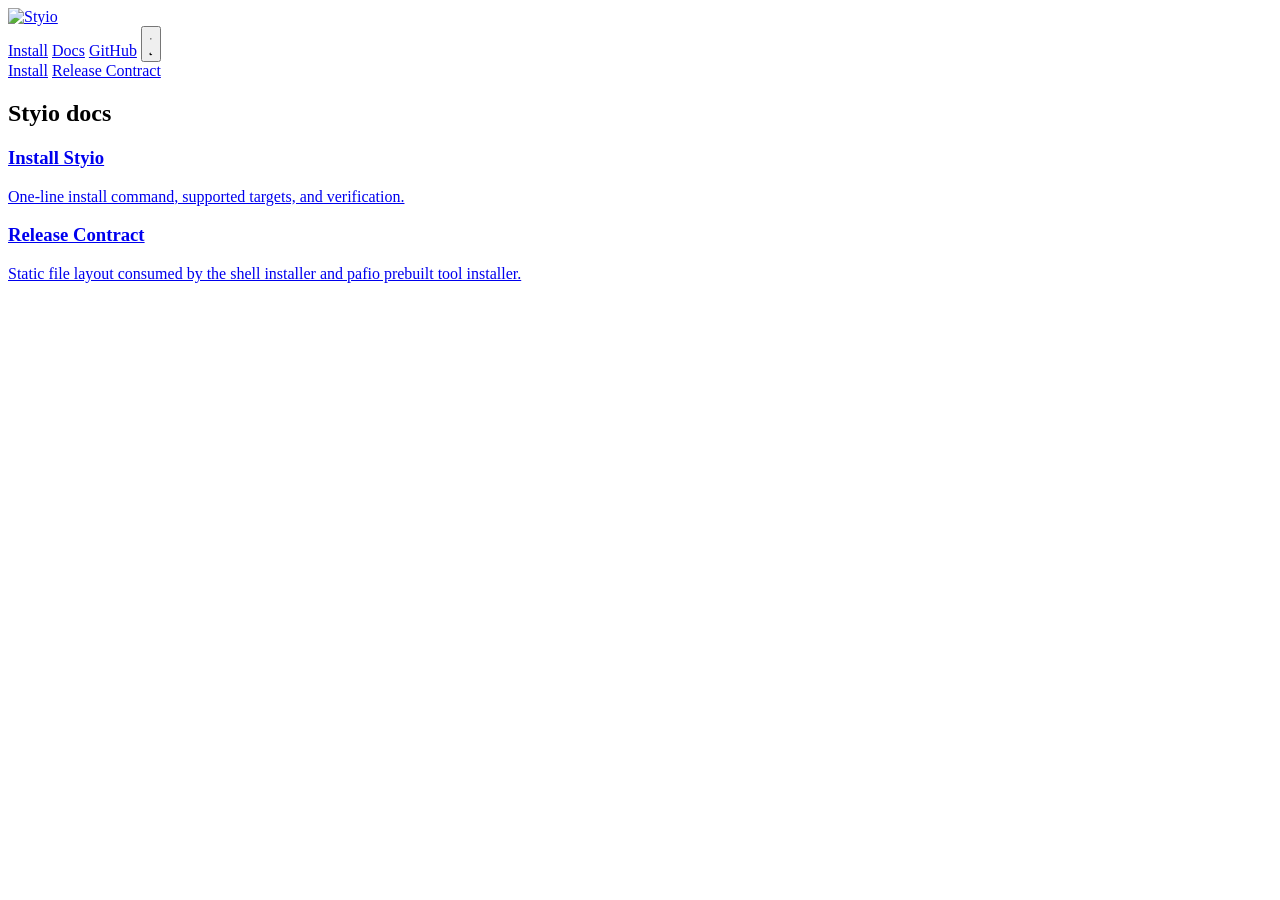
==== docs/index.html @ f70ef551 "Update Styio site for Pafio" ====
<!doctype html>
<html lang="en">
  <head>
    <meta charset="utf-8">
    <meta name="viewport" content="width=device-width, initial-scale=1">
    <title>Docs - Styio</title>
    <meta name="description" content="Styio install, release hosting, and operator documentation.">
    <link rel="icon" href="/assets/styio-mark.svg?v=cool" type="image/svg+xml">
    <link rel="stylesheet" href="/styles.css">
    <script>(function(){var a=['cool','cool-dark'];var t=localStorage.getItem('styio-theme');if(a.indexOf(t)<0)t=(window.matchMedia&&window.matchMedia('(prefers-color-scheme: light)').matches)?'cool':'cool-dark';document.documentElement.setAttribute('data-theme',t);}());</script>
  </head>
  <body>
    <header class="site-header">
      <div class="header-inner">
        <a class="brand" href="/">
          <img src="/assets/styio-logo.svg" alt="Styio">
        </a>
        <nav class="nav" aria-label="Primary navigation">
          <a href="/docs/install.html">Install</a>
          <a href="/docs/">Docs</a>
          <a href="https://github.com/SymPolicy/styio.io">GitHub</a>
          <button class="theme-toggle" id="theme-toggle" type="button" aria-label="Toggle color scheme">
            <svg class="icon-sun" viewBox="0 0 24 24" aria-hidden="true" focusable="false"><circle cx="12" cy="12" r="4"></circle><line x1="12" y1="2" x2="12" y2="4"></line><line x1="12" y1="20" x2="12" y2="22"></line><line x1="4.22" y1="4.22" x2="5.64" y2="5.64"></line><line x1="18.36" y1="18.36" x2="19.78" y2="19.78"></line><line x1="2" y1="12" x2="4" y2="12"></line><line x1="20" y1="12" x2="22" y2="12"></line><line x1="4.22" y1="19.78" x2="5.64" y2="18.36"></line><line x1="18.36" y1="5.64" x2="19.78" y2="4.22"></line></svg>
            <svg class="icon-moon" viewBox="0 0 24 24" aria-hidden="true" focusable="false"><path d="M21 12.79A9 9 0 1 1 11.21 3 7 7 0 0 0 21 12.79z"></path></svg>
          </button>
        </nav>
      </div>
    </header>
    <main class="wrap doc-layout">
      <nav class="side-nav" aria-label="Documentation navigation">
        <a href="/docs/install.html">Install</a>
        <a href="/docs/release-root-contract.html">Release Contract</a>
      </nav>
      <article class="doc">
        <h1>Styio docs</h1>
        <div class="grid-2">
          <a class="card" href="/docs/install.html">
            <h3>Install Styio</h3>
            <p>One-line install command, supported targets, and verification.</p>
          </a>
          <a class="card" href="/docs/release-root-contract.html">
            <h3>Release Contract</h3>
            <p>Static file layout consumed by the shell installer and pafio prebuilt tool installer.</p>
          </a>
        </div>
      </article>
    </main>
    <footer class="site-footer" data-site-footer></footer>
    <script src="/assets/copy-code.js" defer></script>
    <script src="/assets/site-footer.js" defer></script>
    <script src="/assets/theme-toggle.js" defer></script>
  </body>
</html>
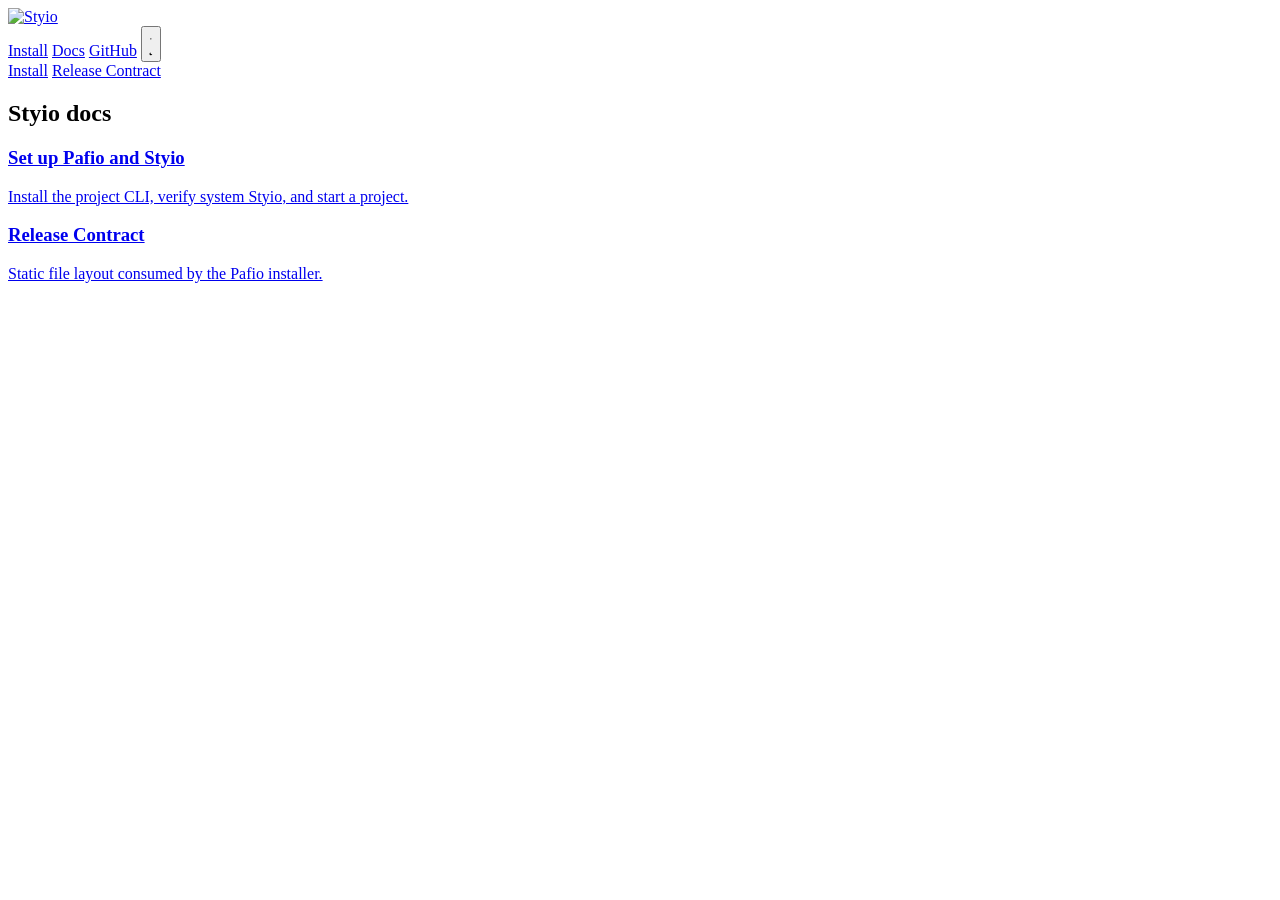
==== commit 20c5411d: "docs: make Pafio the Styio project entry" ====
--- a/docs/index.html
+++ b/docs/index.html
@@ -18,7 +18,7 @@
         <nav class="nav" aria-label="Primary navigation">
           <a href="/docs/install.html">Install</a>
           <a href="/docs/">Docs</a>
-          <a href="https://github.com/SymPolicy/styio.io">GitHub</a>
+          <a href="https://github.com/eBioRing/styio.io">GitHub</a>
           <button class="theme-toggle" id="theme-toggle" type="button" aria-label="Toggle color scheme">
             <svg class="icon-sun" viewBox="0 0 24 24" aria-hidden="true" focusable="false"><circle cx="12" cy="12" r="4"></circle><line x1="12" y1="2" x2="12" y2="4"></line><line x1="12" y1="20" x2="12" y2="22"></line><line x1="4.22" y1="4.22" x2="5.64" y2="5.64"></line><line x1="18.36" y1="18.36" x2="19.78" y2="19.78"></line><line x1="2" y1="12" x2="4" y2="12"></line><line x1="20" y1="12" x2="22" y2="12"></line><line x1="4.22" y1="19.78" x2="5.64" y2="18.36"></line><line x1="18.36" y1="5.64" x2="19.78" y2="4.22"></line></svg>
             <svg class="icon-moon" viewBox="0 0 24 24" aria-hidden="true" focusable="false"><path d="M21 12.79A9 9 0 1 1 11.21 3 7 7 0 0 0 21 12.79z"></path></svg>
@@ -35,12 +35,12 @@
         <h1>Styio docs</h1>
         <div class="grid-2">
           <a class="card" href="/docs/install.html">
-            <h3>Install Styio</h3>
-            <p>One-line install command, supported targets, and verification.</p>
+            <h3>Set up Pafio and Styio</h3>
+            <p>Install the project CLI, verify system Styio, and start a project.</p>
           </a>
           <a class="card" href="/docs/release-root-contract.html">
             <h3>Release Contract</h3>
-            <p>Static file layout consumed by the shell installer and pafio prebuilt tool installer.</p>
+            <p>Static file layout consumed by the Pafio installer.</p>
           </a>
         </div>
       </article>
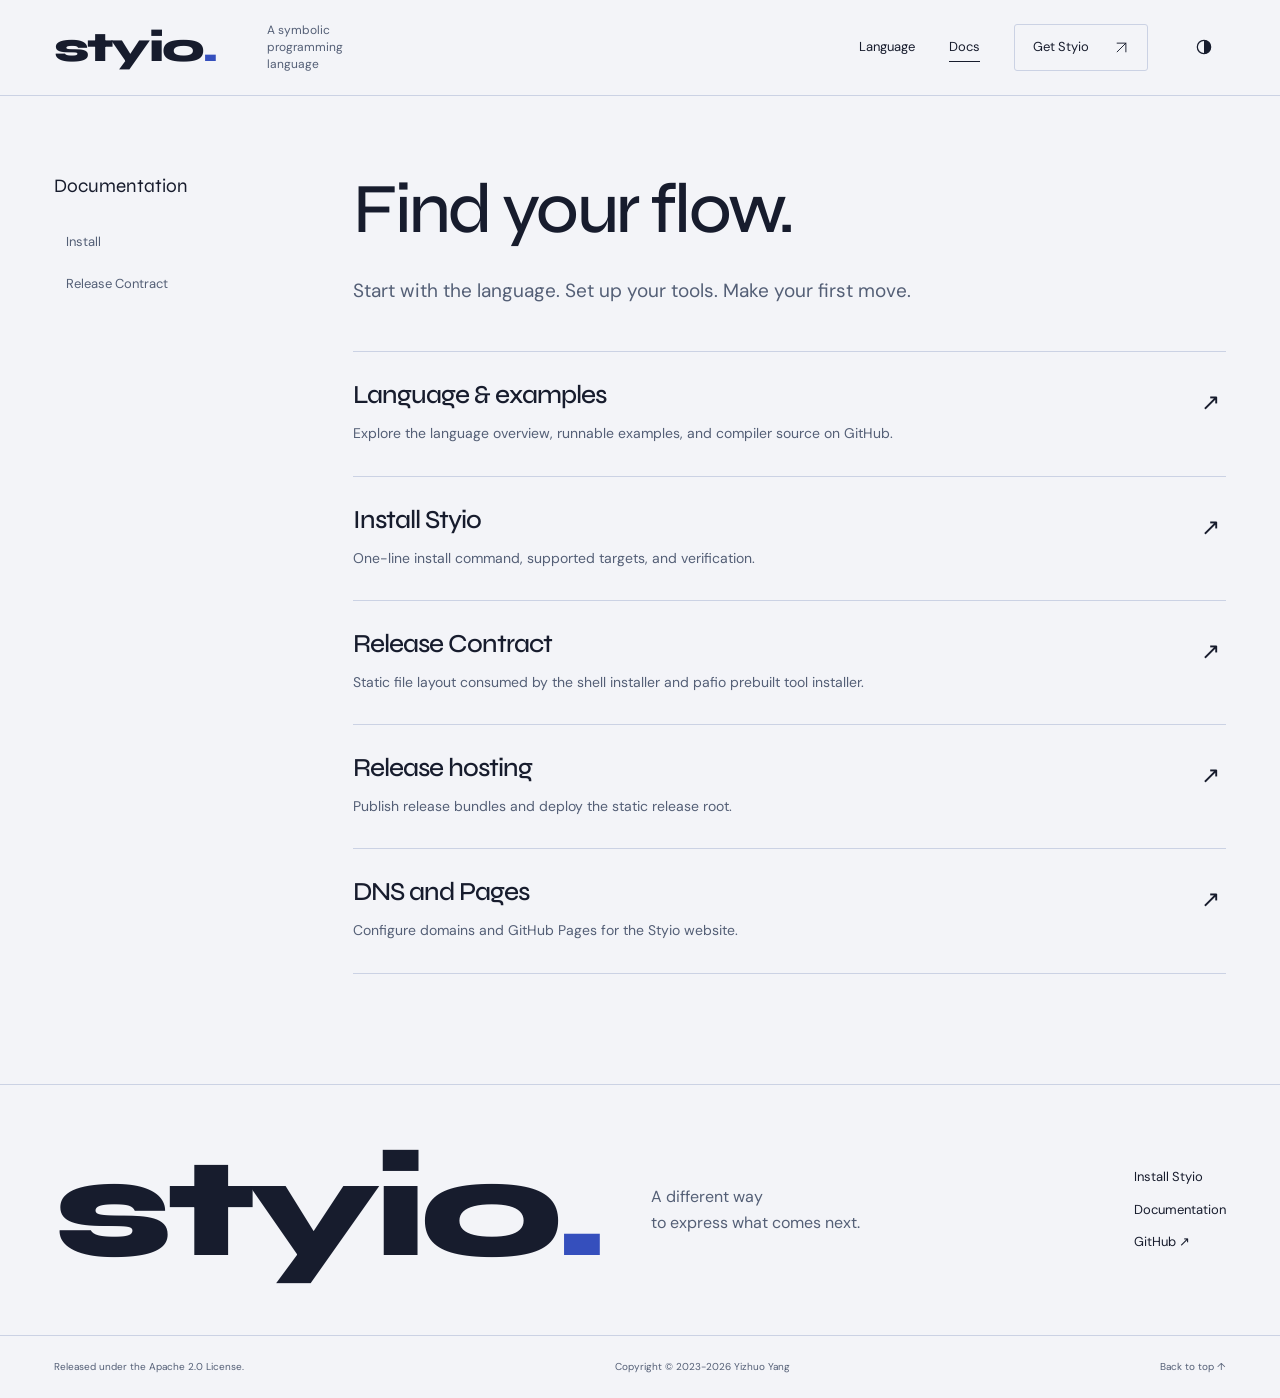
==== commit d3ff45cf: "Redesign Styio around iridescent symbolic art Unify the home page, documentation and recovery page w" ====
--- a/docs/index.html
+++ b/docs/index.html
@@ -3,44 +3,53 @@
   <head>
     <meta charset="utf-8">
     <meta name="viewport" content="width=device-width, initial-scale=1">
+    <meta name="theme-color" content="#101116">
     <title>Docs - Styio</title>
-    <meta name="description" content="Styio install, release hosting, and operator documentation.">
-    <link rel="icon" href="/assets/styio-mark.svg?v=cool" type="image/svg+xml">
+    <meta name="description" content="Styio language examples, installation, and release operations.">
+    <link rel="icon" href="/assets/styio-mark.svg" type="image/svg+xml">
     <link rel="stylesheet" href="/styles.css">
-    <script>(function(){var a=['cool','cool-dark'];var t=localStorage.getItem('styio-theme');if(a.indexOf(t)<0)t=(window.matchMedia&&window.matchMedia('(prefers-color-scheme: light)').matches)?'cool':'cool-dark';document.documentElement.setAttribute('data-theme',t);}());</script>
+    <script src="/assets/theme-init.js"></script>
   </head>
-  <body>
-    <header class="site-header">
-      <div class="header-inner">
-        <a class="brand" href="/">
-          <img src="/assets/styio-logo.svg" alt="Styio">
-        </a>
-        <nav class="nav" aria-label="Primary navigation">
-          <a href="/docs/install.html">Install</a>
-          <a href="/docs/">Docs</a>
-          <a href="https://github.com/eBioRing/styio.io">GitHub</a>
-          <button class="theme-toggle" id="theme-toggle" type="button" aria-label="Toggle color scheme">
-            <svg class="icon-sun" viewBox="0 0 24 24" aria-hidden="true" focusable="false"><circle cx="12" cy="12" r="4"></circle><line x1="12" y1="2" x2="12" y2="4"></line><line x1="12" y1="20" x2="12" y2="22"></line><line x1="4.22" y1="4.22" x2="5.64" y2="5.64"></line><line x1="18.36" y1="18.36" x2="19.78" y2="19.78"></line><line x1="2" y1="12" x2="4" y2="12"></line><line x1="20" y1="12" x2="22" y2="12"></line><line x1="4.22" y1="19.78" x2="5.64" y2="18.36"></line><line x1="18.36" y1="5.64" x2="19.78" y2="4.22"></line></svg>
-            <svg class="icon-moon" viewBox="0 0 24 24" aria-hidden="true" focusable="false"><path d="M21 12.79A9 9 0 1 1 11.21 3 7 7 0 0 0 21 12.79z"></path></svg>
-          </button>
-        </nav>
-      </div>
-    </header>
-    <main class="wrap doc-layout">
+  <body id="top">
+    <a class="skip-link" href="#main">Skip to content</a>
+  <header class="site-header">
+    <div class="header-inner">
+      <a class="brand" href="/" aria-label="Styio home">styio<span aria-hidden="true">.</span></a>
+      <span class="header-note">A symbolic programming language</span>
+      <nav class="nav" aria-label="Primary navigation">
+        <a href="/#language">Language</a>
+        <a href="/docs/">Docs</a>
+        <a class="nav-install" href="/docs/install.html">Get Styio <svg viewBox="0 0 24 24" aria-hidden="true"><path d="M5 19 19 5M5 5h14v14"/></svg></a>
+        <button class="theme-toggle" id="theme-toggle" type="button" aria-label="Toggle color scheme"><svg viewBox="0 0 24 24" aria-hidden="true"><circle cx="12" cy="12" r="8"/><path d="M12 4a8 8 0 0 1 0 16Z" fill="currentColor" stroke="none"/></svg></button>
+      </nav>
+    </div>
+  </header>
+    <main id="main" class="wrap doc-layout">
       <nav class="side-nav" aria-label="Documentation navigation">
         <a href="/docs/install.html">Install</a>
         <a href="/docs/release-root-contract.html">Release Contract</a>
       </nav>
       <article class="doc">
-        <h1>Styio docs</h1>
+        <h1>Find your flow.</h1>
+        <p class="doc-lede">Start with the language. Set up your tools. Make your first move.</p>
         <div class="grid-2">
+          <a class="card" href="https://github.com/SymPolicy/styio">
+            <h2>Language &amp; examples</h2>
+            <p>Explore the language overview, runnable examples, and compiler source on GitHub.</p>
+          </a>
           <a class="card" href="/docs/install.html">
-            <h3>Set up Pafio and Styio</h3>
-            <p>Install the project CLI, verify system Styio, and start a project.</p>
+            <h2>Install Styio</h2>
+            <p>One-line install command, supported targets, and verification.</p>
           </a>
           <a class="card" href="/docs/release-root-contract.html">
-            <h3>Release Contract</h3>
-            <p>Static file layout consumed by the Pafio installer.</p>
+            <h2>Release Contract</h2>
+            <p>Static file layout consumed by the shell installer and pafio prebuilt tool installer.</p>
+          </a>
+          <a class="card" href="/docs/release-hosting.html">
+            <h2>Release hosting</h2><p>Publish release bundles and deploy the static release root.</p>
+          </a>
+          <a class="card" href="/docs/dns-and-pages.html">
+            <h2>DNS and Pages</h2><p>Configure domains and GitHub Pages for the Styio website.</p>
           </a>
         </div>
       </article>
@@ -49,5 +58,6 @@
     <script src="/assets/copy-code.js" defer></script>
     <script src="/assets/site-footer.js" defer></script>
     <script src="/assets/theme-toggle.js" defer></script>
+    <script src="/assets/site.js" defer></script>
   </body>
 </html>
--- a/styles.css
+++ b/styles.css
@@ -0,0 +1,360 @@
+@font-face { font-family: Syne; src: url('/assets/fonts/syne.woff2') format('woff2'); font-style: normal; font-weight: 400 800; font-display: swap; }
+@font-face { font-family: 'DM Sans'; src: url('/assets/fonts/dm-sans.woff2') format('woff2'); font-style: normal; font-weight: 400 700; font-display: swap; }
+:root {
+  color-scheme: dark;
+  --bg: #101116;
+  --surface: #181a23;
+  --ink: #f4f5fb;
+  --muted: #acb0c1;
+  --line: #363a4c;
+  --accent: #a6b6ff;
+  --button-bg: #4054e8;
+  --accent-secondary: #f6a5dc;
+  --accent-tertiary: #86ddff;
+  --button-ink: #ffffff;
+  --code-bg: #090b12;
+  --code-ink: #f4f5fb;
+  --syntax-string: #86ddff;
+  --syntax-variable: #f2a6d3;
+  --syntax-comment: #9da7bd;
+  --font-body: 'DM Sans', sans-serif;
+  --font-display: Syne, sans-serif;
+  --font-code: 'SFMono-Regular', Consolas, 'Liberation Mono', monospace;
+  --gutter: clamp(22px, 4.2vw, 80px);
+  --ease: cubic-bezier(.16, 1, .3, 1);
+  font-family: var(--font-body);
+  font-synthesis: none;
+}
+:root[data-theme='cool'] {
+  color-scheme: light;
+  --bg: #f3f4f8;
+  --surface: #e6e9f3;
+  --ink: #171c2d;
+  --muted: #545f76;
+  --line: #cbd2e4;
+  --accent: #354fbd;
+  --accent-secondary: #a62f7c;
+  --accent-tertiary: #176b99;
+  --code-bg: #e5e9f3;
+  --code-ink: #171c2d;
+  --syntax-string: #244ac2;
+  --syntax-variable: #a62f7c;
+  --syntax-comment: #5b6680;
+}
+*, *::before, *::after { box-sizing: border-box; }
+html { scroll-behavior: smooth; scroll-padding-top: 100px; scrollbar-color: var(--muted) var(--bg); }
+body { margin: 0; background: var(--bg); color: var(--ink); font-size: 16px; line-height: 1.6; -webkit-font-smoothing: antialiased; }
+::selection { background: var(--button-bg); color: var(--button-ink); }
+:focus-visible { outline: 2px solid var(--accent); outline-offset: 6px; }
+a { color: inherit; text-decoration: none; text-underline-offset: .24em; }
+button { font: inherit; color: inherit; cursor: pointer; }
+button, a { -webkit-tap-highlight-color: transparent; }
+button:disabled { cursor: not-allowed; opacity: .5; }
+svg { width: 24px; height: 24px; fill: none; stroke: currentColor; stroke-width: 1.5; stroke-linecap: round; stroke-linejoin: round; flex-shrink: 0; }
+img { display: block; max-width: 100%; }
+figure, p, h1, h2, h3 { margin: 0; }
+h1, h2, h3 { font-family: var(--font-display); font-weight: 500; line-height: 1.08; letter-spacing: -.04em; text-wrap: balance; }
+h2 { font-size: clamp(38px, 4.7vw, 72px); }
+h3 { font-size: clamp(24px, 2.1vw, 32px); }
+p { color: var(--muted); }
+em { font-style: normal; color: var(--accent); }
+[hidden] { display: none !important; }
+.wrap { width: 100%; max-width: 1600px; margin: 0 auto; padding-inline: var(--gutter); }
+.visually-hidden { position: absolute; width: 1px; height: 1px; padding: 0; margin: -1px; overflow: hidden; clip: rect(0, 0, 0, 0); white-space: nowrap; border: 0; }
+.skip-link { position: fixed; top: 12px; left: 12px; z-index: 100; padding: 12px 20px; background: var(--button-bg); color: var(--button-ink); transform: translateY(-150%); }
+.skip-link:focus { transform: translateY(0); }
+.site-header { position: sticky; top: 0; z-index: 20; background: var(--bg); }
+.header-inner { height: 96px; max-width: 1600px; padding-inline: var(--gutter); margin: auto; display: flex; align-items: center; gap: 50px; border-bottom: 1px solid var(--line); }
+.brand { font-family: var(--font-display); font-weight: 800; font-size: 42px; letter-spacing: -.04em; line-height: 1; }
+.brand span, .footer-wordmark span { color: var(--accent); }
+.header-note { font-size: 12px; color: var(--muted); max-width: 120px; line-height: 1.4; }
+.nav { display: flex; align-items: center; gap: 34px; margin-left: auto; font-size: 13px; }
+.nav > a { position: relative; padding-block: 12px; }
+.nav > a:not(.nav-install)::after { content: ''; position: absolute; left: 0; bottom: 8px; width: 100%; height: 1px; background: currentColor; transform: scaleX(0); transform-origin: right; transition: transform .4s var(--ease); }
+.nav > a:hover::after, .nav > a[aria-current='page']::after { transform: scaleX(1); transform-origin: left; }
+.nav .nav-install { display: flex; align-items: center; gap: 25px; padding-inline: 18px; border: 1px solid var(--line); border-radius: 3px; transition: background .2s, color .2s; }
+.nav-install svg { width: 15px; height: 15px; }
+.nav .nav-install:hover { background: var(--ink); color: var(--bg); }
+.theme-toggle { position: relative; display: grid; place-items: center; width: 44px; height: 44px; border: 0; background: transparent; border-radius: 50%; transition: background .2s, transform .5s var(--ease); }
+.theme-toggle::before { content: ''; position: absolute; width: 44px; height: 44px; left: 50%; top: 50%; transform: translate(-50%, -50%); border-radius: 50%; }
+.theme-toggle:hover { background: var(--surface); transform: rotate(35deg); }
+.theme-toggle svg { width: 20px; height: 20px; }
+.hero-topline { display: flex; justify-content: space-between; padding-top: 31px; font-size: 12px; color: var(--muted); }
+.hero-topline > span:first-child { display: flex; align-items: center; gap: 9px; }
+.status-dot { width: 6px; height: 6px; background: var(--accent); border-radius: 50%; }
+.hero-stage { position: relative; isolation: isolate; padding-top: 47px; min-height: 640px; }
+.hero h1 { position: relative; z-index: 2; font-size: clamp(80px, 10.55vw, 165px); line-height: .97; font-weight: 500; pointer-events: none; width: max-content; max-width: 100%; }
+.title-line { display: block; }
+.second-line { margin-top: 12px; }
+.hero h1 em { font-style: normal; }
+.hero-intro { position: relative; z-index: 3; margin-top: 39px; width: 46%; }
+.hero-intro p { font-size: clamp(15px, 1.26vw, 19px); line-height: 1.65; }
+.actions { display: flex; align-items: center; flex-wrap: wrap; gap: 26px; margin-top: 28px; }
+.button { display: inline-flex; align-items: center; justify-content: space-between; gap: 35px; padding: 16px 22px; min-height: 54px; border: 1px solid var(--line); border-radius: 3px; font-size: 14px; font-weight: 500; transition: background .2s, color .2s; }
+.button svg { width: 19px; height: 19px; transition: transform .4s var(--ease); }
+.button.primary { background: var(--button-bg); color: var(--button-ink); border-color: var(--button-bg); }
+.button:hover svg { transform: translateX(4px); }
+.button.primary:hover { background: var(--ink); color: var(--bg); border-color: var(--ink); }
+.text-link { display: inline-flex; gap: 18px; align-items: center; padding-block: 10px; font-size: 13px; border-bottom: 1px solid var(--line); }
+.text-link:hover { color: var(--accent); border-color: currentColor; }
+.sculpture-art { position: absolute; width: 54%; max-width: 650px; aspect-ratio: 1; right: 0; top: -8px; }
+
+.art-coordinate { position: absolute; font-family: var(--font-code); font-size: 11px; color: var(--muted); z-index: 1; }
+.art-coordinate-a { left: 6%; top: 0; }
+.art-coordinate-c { right: 12%; bottom: 4%; }
+.hero-bottom { position: relative; z-index: 4; background: var(--bg); display: flex; justify-content: space-between; align-items: center; border-top: 1px solid var(--line); padding-block: 22px; font-size: 11px; color: var(--muted); gap: 20px; }
+.hero-bottom > a { display: flex; gap: 60px; align-items: center; }
+.hero-bottom a:hover { color: var(--ink); }
+.art-controls { display: flex; align-items: center; gap: 24px; }
+#motion-toggle { background: none; border: 0; border-left: 1px solid var(--line); padding: 8px 0 8px 24px; font-size: 11px; min-height: 40px; display: flex; align-items: center; gap: 15px; }
+#motion-toggle:hover { color: var(--accent); }
+.language-section { padding-block: 112px 120px; background: var(--surface); margin-top: 44px; }
+.section-intro { display: grid; grid-template-columns: 1.25fr 1fr; gap: 10%; align-items: end; }
+.section-intro h2 span { color: var(--muted); }
+.section-intro > p { max-width: 34ch; font-size: 17px; padding-bottom: 4px; }
+.operator-workbench { display: grid; grid-template-columns: 1fr 1.05fr; gap: 9%; margin-top: 75px; }
+.operator-options { border-top: 1px solid var(--line); }
+.operator-option { width: 100%; background: none; border: 0; border-bottom: 1px solid var(--line); display: flex; align-items: center; gap: 28px; padding: 27px 0; text-align: left; color: var(--muted); }
+.operator-symbol { display: block; width: 74px; flex-shrink: 0; font-family: var(--font-code); font-size: 43px; line-height: 1; letter-spacing: -.04em; transition: transform .5s var(--ease); }
+.operator-option > span:nth-child(2) { font-family: var(--font-display); font-size: 25px; line-height: 1.2; letter-spacing: -.025em; }
+.operator-option small { display: block; font-family: var(--font-body); margin-top: 8px; font-size: 12px; letter-spacing: 0; font-weight: 400; color: var(--muted); }
+.operator-option svg { margin-left: auto; width: 22px; opacity: 0; transform: translateX(-12px); transition: opacity .2s, transform .4s var(--ease); }
+.operator-option[aria-selected='true'] { color: var(--ink); }
+.operator-option[aria-selected='true'] .operator-symbol { color: var(--accent-secondary); }
+.operator-option[aria-selected='true'] svg, .operator-option:hover svg { opacity: 1; transform: none; }
+.operator-option:hover .operator-symbol { transform: translateX(5px); }
+.operator-display { min-width: 0; display: flex; align-items: center; }
+.operator-panel { width: 100%; }
+.operator-panel h3 { font-size: 25px; letter-spacing: -.025em; margin-bottom: 17px; }
+.operator-panel p { font-size: 15px; max-width: 49ch; }
+.stream-diagram, .symbol-diagram, .compile-diagram { display: flex; align-items: center; gap: 15px; height: 110px; margin-bottom: 23px; font-family: var(--font-code); font-size: 12px; color: var(--muted); }
+.stream-diagram b, .symbol-diagram b, .compile-diagram b { color: var(--accent); font-size: 45px; font-weight: 400; }
+.stream-diagram i { height: 1px; background: var(--line); position: relative; flex: 1; overflow: hidden; }
+.stream-diagram i::after { content: ''; position: absolute; inset: 0; width: 35%; background: var(--accent); animation: stream-travel 2.2s linear infinite; }
+.stream-diagram i:nth-of-type(2)::after { animation-delay: -1s; }
+.symbol-diagram { justify-content: space-between; }
+.compile-diagram { justify-content: space-between; }
+.compile-diagram b { font-size: 24px; }
+.inline-example { display: block; padding-top: 24px; margin-top: 24px; border-top: 1px solid var(--line); font-family: var(--font-code); font-size: 12px; line-height: 1.9; color: var(--accent); overflow-wrap: anywhere; }
+.operator-panel > .text-link { margin-top: 19px; }
+.code-section { display: grid; grid-template-columns: 1fr 1.1fr; gap: 8%; padding-block: 135px; align-items: center; }
+.code-story h2 { font-size: clamp(36px, 4vw, 62px); }
+.code-story p { font-size: 15px; margin-top: 28px; }
+.code-story p + p { margin-top: 16px; }
+.code-story > a { margin-top: 18px; }
+.code-signature { font-family: var(--font-code); font-size: 90px; margin-top: 54px; letter-spacing: -.04em; line-height: 1; color: var(--line); }
+.code-signature span { color: var(--accent-secondary); }
+.code-specimen { min-width: 0; background: var(--code-bg); border-radius: 4px; }
+.specimen-header, .specimen-footer { display: flex; justify-content: space-between; align-items: center; padding: 23px 28px; font-family: var(--font-code); font-size: 11px; color: var(--muted); }
+.specimen-header { border-bottom: 1px solid var(--line); }
+.specimen-header > span:last-child { font-family: var(--font-display); letter-spacing: .06em; font-size: 10px; }
+pre { margin: 0; padding: 30px 25px; overflow: auto; scrollbar-width: thin; background: var(--code-bg); color: var(--code-ink); tab-size: 4; border-radius: 3px; font-size: 13px; line-height: 1.85; }
+code { font-family: var(--font-code); }
+.copyable-code { position: relative; padding-top: 55px; }
+.code-specimen pre { padding: 48px 28px; font-size: clamp(11px, 1vw, 14px); line-height: 2.1; }
+.code-copy-button { position: absolute; top: 8px; right: 8px; width: 36px; height: 36px; padding: 8px; border: 0; background: var(--code-bg); border-radius: 3px; color: var(--muted); display: grid; place-items: center; }
+.code-copy-button:hover { color: var(--ink); background: var(--surface); }
+.code-copy-button svg { width: 18px; height: 18px; }
+.code-copy-button[data-copy-state='copied'] { color: var(--accent); }
+.specimen-footer { border-top: 1px solid var(--line); justify-content: flex-start; gap: 24px; padding-block: 23px; }
+.specimen-footer code { color: var(--ink); font-size: 16px; margin-left: 7px; }
+.specimen-footer svg { width: 20px; }
+.specimen-footer .example-label { margin-left: auto; font-family: var(--font-body); font-size: 10px; }
+.tok-command, .tok-option, .tok-url, .tok-path, .tok-operator, .tok-resource, .tok-selector { color: var(--accent); }
+.tok-keyword, .tok-type, .tok-variable { color: var(--syntax-variable); }
+.tok-string, .tok-literal { color: var(--syntax-string); }
+.tok-number { color: var(--syntax-variable); }
+.tok-comment { color: var(--syntax-comment); }
+.manifesto { background: #2638ad; color: #f4f5fb; padding-block: 52px 64px; border-block: 1px solid #5161cc; overflow: hidden; }
+.manifesto-line { font-family: var(--font-display); font-size: clamp(50px, 9.5vw, 155px); font-weight: 500; letter-spacing: -.04em; line-height: 1.16; white-space: nowrap; width: max-content; display: flex; align-items: center; gap: .25em; }
+.manifesto-line:first-child { margin-left: -1.5vw; }
+.manifesto-line:last-child { margin-left: 9vw; }
+.manifesto-line span { color: #9cdeff; }
+.manifesto-line i { color: #ffa6df; }
+.manifesto-line i { font-family: var(--font-code); font-style: normal; margin-inline: .25em; }
+.start-section { padding-block: 120px; }
+.start-heading { display: flex; align-items: center; justify-content: space-between; gap: 36px; }
+.start-heading h2 { font-size: clamp(42px, 6.4vw, 100px); }
+.round-link { display: grid; place-items: center; width: clamp(90px, 12vw, 170px); aspect-ratio: 1; border: 1px solid var(--line); border-radius: 50%; transition: background .3s, color .3s, transform .6s var(--ease); }
+.round-link svg { width: 38%; height: 38%; stroke-width: 1; }
+.round-link:hover { background: var(--button-bg); color: var(--button-ink); transform: rotate(45deg); }
+.start-details { margin-top: 65px; display: grid; grid-template-columns: 1fr 1.4fr; gap: 10%; }
+.start-details > p { font-size: 16px; }
+.install-preview { min-width: 0; }
+.install-preview pre { background: var(--surface); padding: 27px 55px 27px 23px; font-size: 12px; }
+.install-preview .code-copy-button { top: 16px; background: var(--surface); }
+.install-preview > div { display: flex; flex-wrap: wrap; gap: 12px; justify-content: space-between; font-size: 11px; margin-top: 17px; color: var(--muted); }
+.install-preview a { color: var(--ink); }
+.install-preview a:hover { text-decoration: underline; }
+.site-footer { border-top: 1px solid var(--line); }
+.footer-top { display: grid; grid-template-columns: 1fr 1fr auto; gap: 50px; align-items: center; padding-block: 55px; }
+.footer-wordmark { font-family: var(--font-display); font-size: clamp(70px, 11vw, 165px); line-height: 1; font-weight: 800; letter-spacing: -.04em; }
+.footer-top > p { font-size: 16px; }
+.footer-top nav { display: flex; flex-direction: column; gap: 12px; font-size: 13px; }
+.footer-top nav a:hover { color: var(--accent); }
+.footer-bottom { display: flex; flex-wrap: wrap; justify-content: space-between; gap: 15px 30px; border-top: 1px solid var(--line); padding-block: 23px; font-size: 10px; color: var(--muted); }
+.footer-bottom a:hover { text-decoration: underline; }
+/* Documentation shares the same shell; the reading surface keeps its own rhythm. */
+.doc-layout { display: grid; grid-template-columns: 210px minmax(0, 1fr); gap: clamp(40px, 7vw, 120px); padding-block: 75px 110px; min-height: 64vh; align-items: start; }
+.side-nav { position: sticky; top: 130px; display: flex; flex-direction: column; gap: 3px; font-size: 13px; }
+.side-nav::before { content: 'Documentation'; font-family: var(--font-display); font-size: 19px; margin-bottom: 19px; color: var(--ink); }
+.side-nav a { color: var(--muted); padding: 9px 12px; border-radius: 3px; }
+.side-nav a:hover, .side-nav a[aria-current] { color: var(--ink); background: var(--surface); }
+.side-nav a[href^='#'] { padding-left: 23px; font-size: 12px; }
+.doc { max-width: 900px; min-width: 0; }
+.doc h1 { font-size: clamp(42px, 5.5vw, 80px); margin-bottom: 28px; }
+.doc h2 { font-size: 32px; margin-top: 65px; margin-bottom: 22px; padding-top: 26px; border-top: 1px solid var(--line); }
+.doc h3 { font-size: 23px; margin-top: 32px; margin-bottom: 14px; }
+.doc p, .doc li { font-size: 15px; color: var(--muted); line-height: 1.8; }
+.doc p { margin-block: 16px; max-width: 72ch; }
+.doc .doc-lede { font-size: 19px; line-height: 1.7; max-width: 57ch; margin-bottom: 38px; }
+.doc p a, .doc li a { color: var(--accent); text-decoration: underline; }
+.doc p .button { text-decoration: none; }
+.doc p code, .doc li code, .doc td code { background: var(--surface); color: var(--accent); padding: 2px 5px; border-radius: 2px; font-size: .84em; overflow-wrap: anywhere; }
+.doc pre { margin-block: 24px; font-size: 12px; line-height: 1.85; white-space: pre-wrap; overflow-wrap: anywhere; }
+.table-scroll { max-width: 100%; overflow-x: auto; scrollbar-width: thin; }
+.doc .table-scroll table { margin-block: 12px; }
+.doc table { width: 100%; border-collapse: collapse; margin-block: 25px; font-size: 12px; text-align: left; }
+.doc th { font-weight: 500; color: var(--ink); background: var(--surface); }
+.doc th, .doc td { border-bottom: 1px solid var(--line); padding: 17px 12px; vertical-align: top; overflow-wrap: anywhere; }
+.doc td { color: var(--muted); }
+.tag { display: inline-block; font-size: 10px; margin: 2px 4px 2px 0; padding: 2px 6px; background: var(--surface); border-radius: 2px; white-space: normal; }
+.doc .grid-2 { display: grid; margin-top: 44px; border-top: 1px solid var(--line); }
+.doc .card { display: block; position: relative; padding: 29px 48px 29px 0; border-bottom: 1px solid var(--line); }
+.doc .card::after { content: '\2197'; position: absolute; right: 6px; top: 32px; font-size: 23px; transition: transform .3s var(--ease); }
+.doc .card:hover::after { transform: translate(4px, -4px); }
+.doc .card:hover h2 { color: var(--accent); }
+.doc .card h2 { font-size: 26px; border: 0; padding: 0; margin: 0 0 12px; }
+.doc .card p { font-size: 14px; margin: 0; }
+.pipeline { display: grid; grid-template-columns: repeat(4, 1fr); gap: 1px; background: var(--line); margin-block: 24px; }
+.step { background: var(--surface); padding: 20px 14px; font-size: 13px; }
+.step strong { display: block; }
+.error-page { display: grid; grid-template-columns: .8fr 1fr; gap: 8%; align-items: center; min-height: 65vh; padding-block: 90px; }
+.error-glyph { font-family: var(--font-display); font-size: clamp(90px, 14vw, 220px); letter-spacing: -.04em; line-height: 1; color: var(--muted); }
+.error-glyph span { color: var(--accent); }
+.error-copy h1 { font-size: clamp(40px, 4.5vw, 68px); }
+.error-copy > p { max-width: 48ch; margin-top: 25px; }
+.error-copy .error-help { font-size: 13px; }
+.error-help a { color: var(--ink); text-decoration: underline; }
+@media (max-width: 760px) { .error-page { grid-template-columns: 1fr; gap: 35px; padding-block: 60px; } .error-glyph { font-size: 28vw; } }
+/* Animation is progressive: all content is visible before JavaScript. */
+@keyframes stream-travel { from { transform: translateX(-110%); } to { transform: translateX(390%); } }
+@keyframes title-arrive { from { clip-path: inset(0 0 100% 0); transform: translateY(18px); } to { clip-path: inset(0); transform: translateY(0); } }
+@media (prefers-reduced-motion: no-preference) {
+  .title-line { animation: title-arrive 1.15s var(--ease) both; }
+  .second-line { animation-delay: .12s; }
+}
+.motion-paused *, .motion-paused *::after, .motion-paused *::before { animation-play-state: paused !important; }
+@media (min-width: 1600px) { .hero-stage { min-height: 750px; } }
+@media (max-width: 1100px) {
+  .header-note { display: none; }
+  .hero-stage { min-height: 570px; }
+  .hero-intro { width: 48%; }
+  .actions { gap: 14px; }
+  .sculpture-art { top: 5px; right: 0; width: 56%; }
+  .pointer-hint { display: none; }
+  .operator-workbench { gap: 6%; }
+  .operator-option { gap: 17px; }
+  .operator-symbol { width: 65px; }
+  .operator-option > span:nth-child(2) { font-size: 22px; }
+  .code-section { gap: 5%; }
+  .doc-layout { grid-template-columns: 180px minmax(0, 1fr); gap: 40px; }
+}
+@media (max-width: 760px) {
+  html { scroll-padding-top: 95px; }
+  .header-inner { height: 78px; gap: 12px; }
+  .brand { font-size: 28px; }
+  .nav { gap: 12px; font-size: 12px; }
+  .nav > a { white-space: nowrap; }
+  .nav .nav-install { border: 0; padding-inline: 0; gap: 8px; }
+  .theme-toggle { width: 32px; height: 40px; }
+  .hero-topline { padding-top: 23px; font-size: 10px; }
+  .hero-topline > span:last-child { display: none; }
+  .hero-stage { padding-top: 39px; min-height: 0; display: flex; flex-direction: column; }
+  .hero h1 { font-size: clamp(56px, 16vw, 110px); line-height: 1; }
+  .second-line { margin-top: 5px; }
+  .sculpture-art { position: relative; right: auto; top: auto; width: 92%; max-width: none; margin: -8px 0 -13px auto; align-self: end; }
+  .art-coordinate-a { top: 0; left: 0; }
+  .art-coordinate-c { right: 15%; bottom: 3%; }
+  .hero-intro { margin-top: 15px; width: 100%; }
+  .hero-intro p { font-size: 16px; }
+  .desktop-break { display: none; }
+  .actions { gap: 25px; margin-top: 22px; }
+  .hero-bottom { margin-top: 40px; padding-block: 16px; gap: 12px; font-size: 10px; }
+  .hero-bottom > a { gap: 18px; }
+  #motion-toggle { font-size: 10px; padding-left: 16px; gap: 8px; }
+  .language-section { padding-block: 72px; margin-top: 20px; }
+  .section-intro { grid-template-columns: 1fr; gap: 27px; }
+  .section-intro > p { font-size: 15px; max-width: 40ch; }
+  .operator-workbench { grid-template-columns: 1fr; gap: 28px; margin-top: 40px; }
+  .operator-option { padding-block: 23px; gap: 20px; }
+  .operator-option > span:nth-child(2) { font-size: 23px; }
+  .operator-panel { min-height: 320px; }
+  .stream-diagram, .symbol-diagram, .compile-diagram { height: 90px; margin-bottom: 18px; }
+  .operator-panel h3 { font-size: 24px; }
+  .code-section { grid-template-columns: 1fr; gap: 38px; padding-block: 75px; }
+  .code-story h2 { font-size: 43px; }
+  .code-story p { margin-top: 22px; }
+  .code-signature { display: none; }
+  .code-specimen pre { padding: 50px 22px 34px; font-size: 12px; }
+  .specimen-header, .specimen-footer { padding-inline: 22px; }
+  .specimen-footer { gap: 15px; }
+  .manifesto { padding-block: 35px 40px; }
+  .manifesto-line { font-size: 8.6vw; }
+  .manifesto-line:last-child { margin-left: 1vw; }
+  .start-section { padding-block: 74px; }
+  .start-heading { gap: 10px; }
+  .start-heading h2 { font-size: clamp(35px, 6.4vw, 48px); }
+  .round-link { width: 72px; flex-shrink: 0; }
+  .start-details { grid-template-columns: 1fr; gap: 28px; margin-top: 36px; }
+  .install-preview pre { white-space: pre-wrap; overflow-wrap: anywhere; line-height: 1.8; }
+  .footer-top { grid-template-columns: minmax(0, 1fr) auto; gap: 32px 20px; padding-block: 42px; }
+  .footer-wordmark { font-size: clamp(48px, 14vw, 74px); }
+  .footer-top > p { grid-column: 1; font-size: 13px; }
+  .footer-top nav { grid-column: 2; grid-row: 1 / span 2; align-self: center; font-size: 12px; }
+  .footer-bottom { display: grid; gap: 12px; padding-block: 23px; }
+  .doc-layout { display: block; padding-block: 30px 70px; }
+  .side-nav { position: static; flex-direction: row; flex-wrap: wrap; gap: 4px; padding-bottom: 24px; margin-bottom: 38px; border-bottom: 1px solid var(--line); }
+  .side-nav::before { width: 100%; font-size: 15px; margin-bottom: 8px; }
+  .side-nav a, .side-nav a[href^='#'] { padding: 7px 10px; font-size: 11px; }
+  .doc h1 { font-size: 45px; }
+  .doc h2 { font-size: 29px; margin-top: 45px; }
+  .doc .doc-lede { font-size: 17px; }
+  .doc table { font-size: 12px; min-width: 560px; }
+  .doc th, .doc td { padding: 14px 10px; }
+  .tag { font-size: 11px; padding: 2px 5px; }
+  .pipeline { grid-template-columns: repeat(2, 1fr); }
+}
+@media (max-width: 390px) {
+  .brand { font-size: 22px; }
+  .nav { gap: 9px; font-size: 11px; }
+  .theme-toggle { width: 28px; }
+  .nav-install svg { display: none; }
+  .actions { gap: 15px; }
+  .button { padding: 15px 18px; gap: 22px; }
+  .text-link { font-size: 12px; gap: 10px; }
+  .specimen-footer .example-label { display: none; }
+}
+@media (prefers-reduced-motion: reduce) {
+  html { scroll-behavior: auto; }
+  *, *::before, *::after { animation: none !important; transition: none !important; }
+}
+@media print {
+  .site-header, .site-footer, .side-nav, .code-copy-button, .sculpture-art, .hero-bottom { display: none; }
+  .doc-layout { display: block; }
+  body { background: white; color: black; }
+  .doc p, .doc li, .doc td { color: black; }
+}
+
+/* Authored chrome sculpture: independent pose, floating and reflection layers. */
+.sculpture-art { perspective: 1100px; }
+.sculpture-float, .sculpture-pose { position: absolute; inset: 0; transform-style: preserve-3d; }
+.sculpture-image { width: 100%; height: 100%; object-fit: contain; }
+.sculpture-float { animation: sculpture-float 10s ease-in-out infinite; animation-play-state: paused; }
+.sculpture-pose { transform: rotateX(var(--pose-x, 0deg)) rotateY(var(--pose-y, 0deg)); }
+.sculpture-aura { position: absolute; inset: 8%; background: radial-gradient(ellipse at 72% 30%, #4345fa55, transparent 60%), radial-gradient(ellipse at 35% 70%, #ec35bf40, transparent 60%); filter: blur(36px); transform: scale(1.2); pointer-events: none; }
+[data-theme='cool'] .sculpture-aura { opacity: .45; }
+.sculpture-reflection { position: absolute; inset: 0; background: linear-gradient(112deg, transparent 36%, #d5efff66 44%, #f9d7ff22 49%, transparent 56%); background-size: 260% 100%; mask: url('/assets/sculpture.webp') center / contain no-repeat; mix-blend-mode: screen; opacity: .65; animation: sculpture-reflection 7s ease-in-out infinite; animation-play-state: paused; pointer-events: none; }
+.sculpture-art.is-playing .sculpture-float, .sculpture-art.is-playing .sculpture-reflection { animation-play-state: running; }
+@keyframes sculpture-float { 0%, 100% { transform: translateY(4px) rotate(-3deg); } 50% { transform: translateY(-12px) rotate(3deg); } }
+@keyframes sculpture-reflection { 0%, 15% { background-position: 100% 0; } 75%, 100% { background-position: 0 0; } }
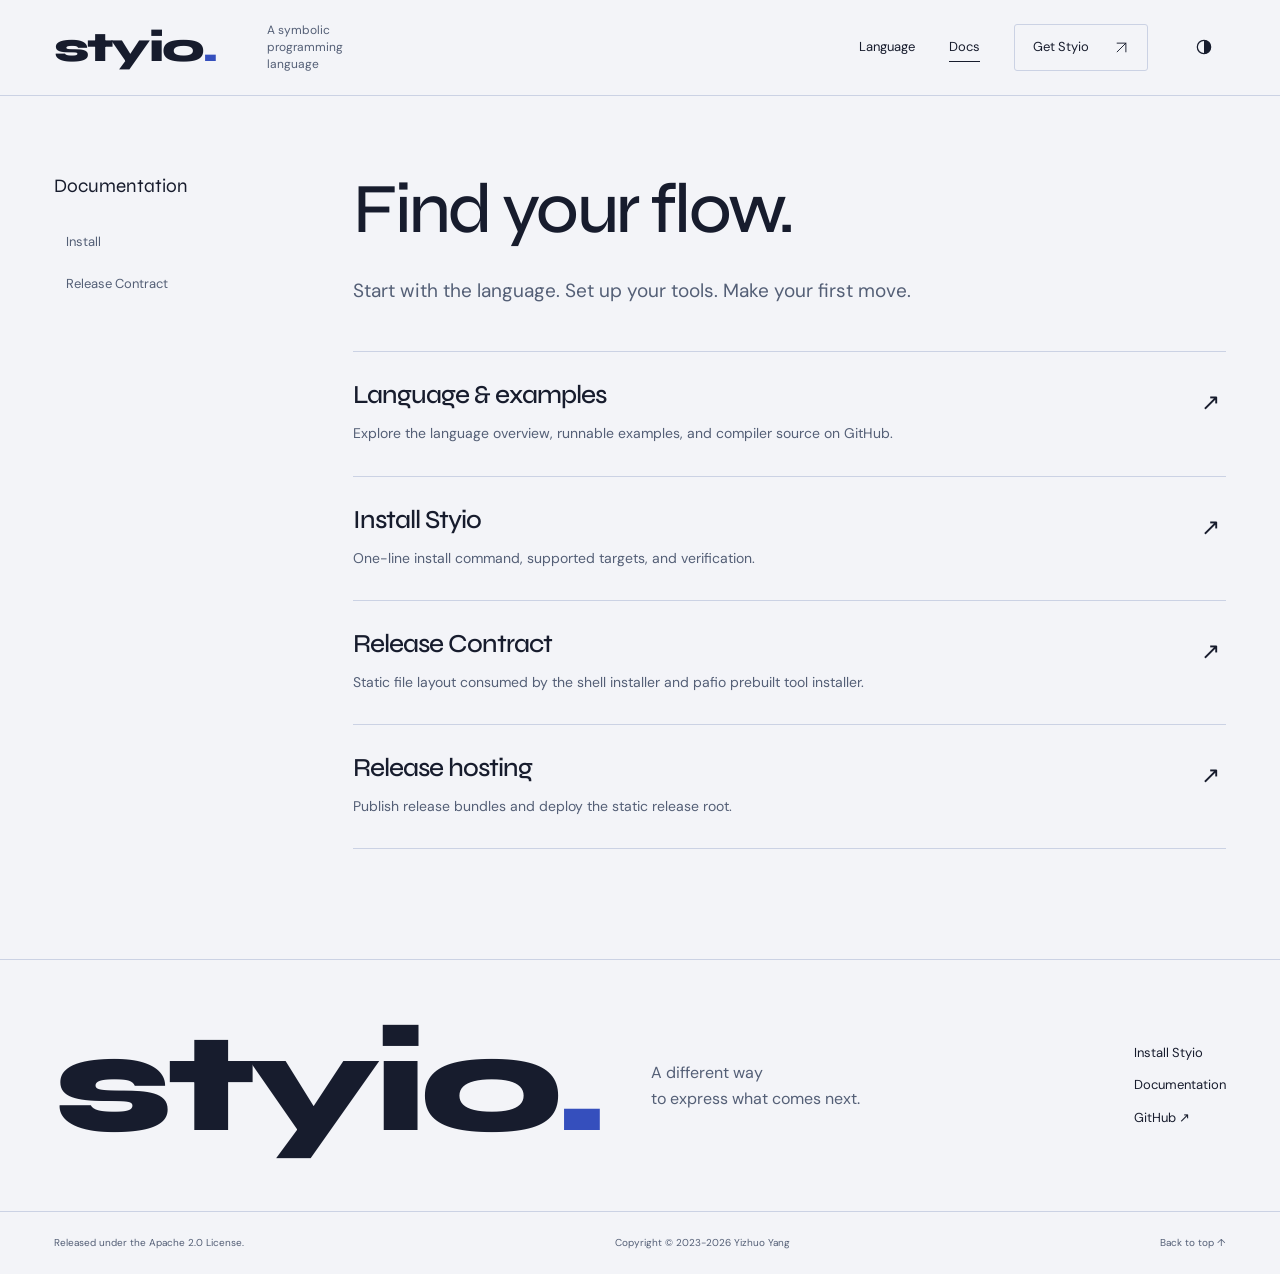
==== commit 77bb71a2: "Remove DNS and Pages doc from the public site The page surfaced internal hosting configuration on th" ====
--- a/docs/index.html
+++ b/docs/index.html
@@ -48,9 +48,6 @@
           <a class="card" href="/docs/release-hosting.html">
             <h2>Release hosting</h2><p>Publish release bundles and deploy the static release root.</p>
           </a>
-          <a class="card" href="/docs/dns-and-pages.html">
-            <h2>DNS and Pages</h2><p>Configure domains and GitHub Pages for the Styio website.</p>
-          </a>
         </div>
       </article>
     </main>
